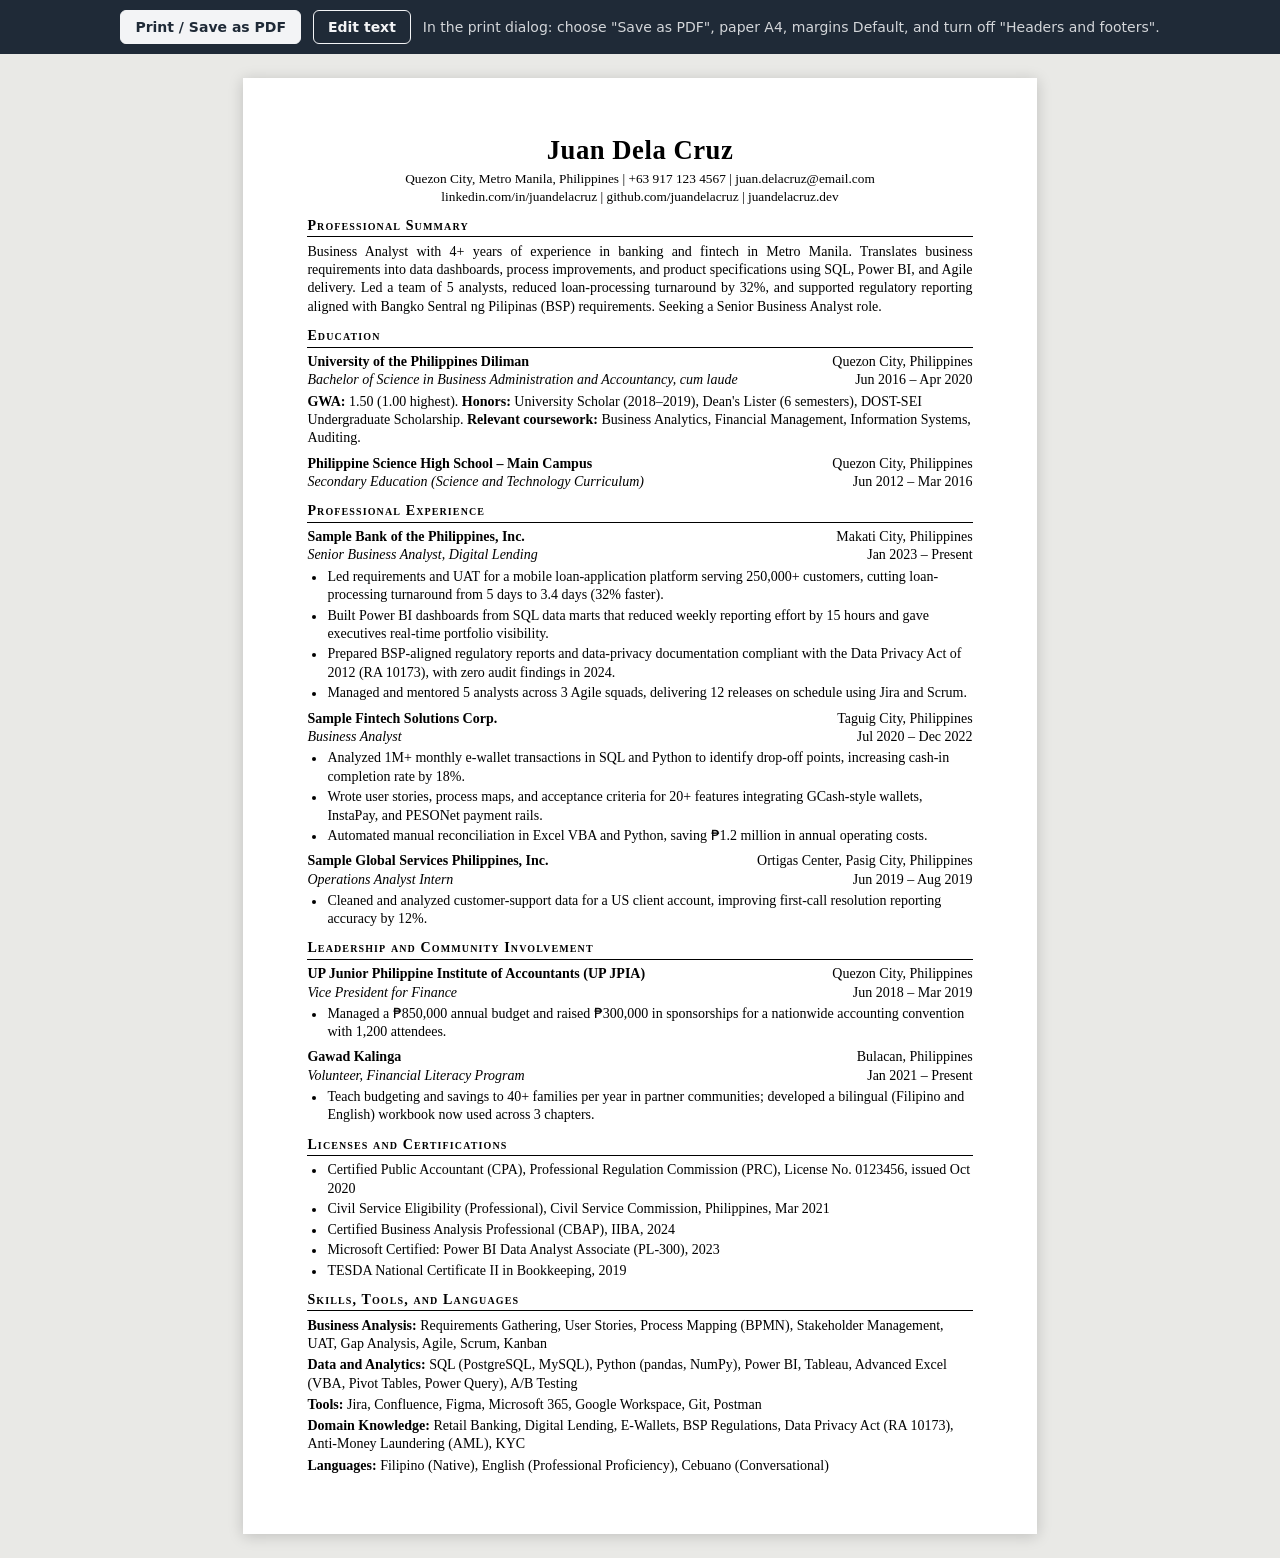
==== index.html @ 68d28e3e "old file is index2, new file index 1" ====
<!DOCTYPE html>
<html lang="en-PH">
<head>
<meta charset="utf-8">
<meta name="viewport" content="width=device-width, initial-scale=1">
<!-- The <title> becomes the default PDF file name. Change it to: Lastname_Firstname_Resume -->
<title>Dela_Cruz_Juan_Resume</title>
<meta name="description" content="Resume of Juan Dela Cruz, Business Analyst, Metro Manila, Philippines">

<style>
  /* =========================================================
     HARVARD-STYLE RESUME  |  single column, ATS / AI friendly
     - Paper size: A4. For US Letter / PH "short bond" (8.5 x 11 in),
       change the @page size below to: size: letter;
     ========================================================= */

  :root {
    --ink: #000000;
    --muted: #333333;
    --rule: #000000;
    --paper: #ffffff;
    --desk: #e9e9e6;
    --font: "Times New Roman", Times, "Liberation Serif", Georgia, serif;
  }

  * { box-sizing: border-box; }

  html { background: var(--desk); }

  body {
    margin: 0;
    font-family: var(--font);
    color: var(--ink);
    font-size: 10.5pt;
    line-height: 1.32;
    -webkit-font-smoothing: antialiased;
  }

  /* ---------- Screen-only toolbar ---------- */
  .toolbar {
    position: sticky;
    top: 0;
    z-index: 10;
    display: flex;
    flex-wrap: wrap;
    align-items: center;
    justify-content: center;
    gap: 12px;
    padding: 10px 16px;
    background: #1f2a37;
    color: #f3f4f6;
    font: 14px/1.3 system-ui, -apple-system, "Segoe UI", Roboto, sans-serif;
  }
  .toolbar button {
    font: inherit;
    font-weight: 600;
    padding: 7px 14px;
    border: 1px solid #f3f4f6;
    border-radius: 6px;
    background: #f3f4f6;
    color: #1f2a37;
    cursor: pointer;
  }
  .toolbar button.secondary { background: transparent; color: #f3f4f6; }
  .toolbar button:focus-visible { outline: 3px solid #93c5fd; outline-offset: 2px; }
  .toolbar span { opacity: .85; }

  /* ---------- The page ---------- */
  .sheet {
    width: 210mm;
    min-height: 297mm;
    margin: 24px auto;
    padding: 15mm 17mm;
    background: var(--paper);
    box-shadow: 0 2px 14px rgba(0,0,0,.18);
  }
  .sheet:focus { outline: none; }
  body.editing .sheet { outline: 2px dashed #3b82f6; outline-offset: 4px; }

  /* ---------- Header ---------- */
  header { text-align: center; margin-bottom: 8pt; }
  h1 {
    margin: 0 0 3pt;
    font-size: 20pt;
    font-weight: 700;
    letter-spacing: .02em;
    line-height: 1.15;
  }
  .contact { margin: 0; font-size: 10pt; }
  .contact + .contact { margin-top: 1pt; }
  a { color: inherit; text-decoration: none; }

  /* ---------- Sections ---------- */
  section { margin-top: 8pt; }
  h2 {
    margin: 0 0 4pt;
    padding-bottom: 1pt;
    border-bottom: .75pt solid var(--rule);
    font-size: 10.5pt;
    font-weight: 700;
    font-variant: small-caps;
    letter-spacing: .08em;
    line-height: 1.3;
  }

  .summary { margin: 0; text-align: justify; hyphens: auto; }

  /* Entry = two rows: (organisation, location) and (role, dates) */
  .entry { margin-top: 5pt; break-inside: avoid; page-break-inside: avoid; }
  .entry:first-of-type { margin-top: 0; }
  .row {
    display: flex;
    justify-content: space-between;
    align-items: baseline;
    gap: 12pt;
  }
  .row .right { flex: none; text-align: right; }
  .org { font-weight: 700; }
  .role { font-style: italic; }

  ul { margin: 2pt 0 0; padding-left: 14pt; }
  li { margin: 0 0 1.5pt; padding-left: 1pt; text-align: left; }
  li::marker { font-size: 9pt; }

  .detail { margin: 2pt 0 0; }
  .detail b { font-weight: 700; }

  /* Skills block: label + comma-separated keywords, plain text */
  .skills p { margin: 0 0 2pt; }
  .skills b { font-weight: 700; }

  /* ---------- PRINT / SAVE AS PDF ---------- */
  @page {
    size: A4;            /* change to "letter" for short bond */
    margin: 14mm 16mm;
  }

  @media print {
    html, body { background: #fff !important; }
    .toolbar { display: none !important; }
    .sheet {
      width: auto;
      min-height: 0;
      margin: 0;
      padding: 0;
      box-shadow: none;
      outline: none !important;
    }
    body {
      -webkit-print-color-adjust: exact;
      print-color-adjust: exact;
    }
    h2 { break-after: avoid; page-break-after: avoid; }
    li { break-inside: avoid; page-break-inside: avoid; }
    a { color: #000; }
  }

  /* ---------- Small screens (preview only) ---------- */
  @media screen and (max-width: 820px) {
    .sheet { width: auto; margin: 0; padding: 18px 16px; box-shadow: none; }
    .row { flex-direction: column; gap: 0; }
    .row .right { text-align: left; }
  }
</style>
</head>

<body>

<!-- Screen-only controls. Hidden automatically when printing. -->
<div class="toolbar" role="toolbar" aria-label="Resume tools">
  <button type="button" onclick="window.print()">Print / Save as PDF</button>
  <button type="button" class="secondary" id="editToggle" aria-pressed="false">Edit text</button>
  <span>In the print dialog: choose "Save as PDF", paper A4, margins Default, and turn off "Headers and footers".</span>
</div>

<main class="sheet" id="resume">

  <!-- ============ HEADER ============ -->
  <header>
    <h1>Juan Dela Cruz</h1>
    <p class="contact">Quezon City, Metro Manila, Philippines | +63 917 123 4567 | <a href="mailto:juan.delacruz@email.com">juan.delacruz@email.com</a></p>
    <p class="contact">linkedin.com/in/juandelacruz | github.com/juandelacruz | juandelacruz.dev</p>
  </header>

  <!-- ============ PROFESSIONAL SUMMARY ============ -->
  <section aria-labelledby="h-summary">
    <h2 id="h-summary">Professional Summary</h2>
    <p class="summary">Business Analyst with 4+ years of experience in banking and fintech in Metro Manila. Translates business requirements into data dashboards, process improvements, and product specifications using SQL, Power BI, and Agile delivery. Led a team of 5 analysts, reduced loan-processing turnaround by 32%, and supported regulatory reporting aligned with Bangko Sentral ng Pilipinas (BSP) requirements. Seeking a Senior Business Analyst role.</p>
  </section>

  <!-- ============ EDUCATION ============ -->
  <section aria-labelledby="h-education">
    <h2 id="h-education">Education</h2>

    <div class="entry">
      <div class="row">
        <span class="org">University of the Philippines Diliman</span>
        <span class="right">Quezon City, Philippines</span>
      </div>
      <div class="row">
        <span class="role">Bachelor of Science in Business Administration and Accountancy, cum laude</span>
        <span class="right">Jun 2016 – Apr 2020</span>
      </div>
      <p class="detail"><b>GWA:</b> 1.50 (1.00 highest). <b>Honors:</b> University Scholar (2018–2019), Dean's Lister (6 semesters), DOST-SEI Undergraduate Scholarship. <b>Relevant coursework:</b> Business Analytics, Financial Management, Information Systems, Auditing.</p>
    </div>

    <div class="entry">
      <div class="row">
        <span class="org">Philippine Science High School – Main Campus</span>
        <span class="right">Quezon City, Philippines</span>
      </div>
      <div class="row">
        <span class="role">Secondary Education (Science and Technology Curriculum)</span>
        <span class="right">Jun 2012 – Mar 2016</span>
      </div>
    </div>
  </section>

  <!-- ============ PROFESSIONAL EXPERIENCE ============ -->
  <section aria-labelledby="h-experience">
    <h2 id="h-experience">Professional Experience</h2>

    <div class="entry">
      <div class="row">
        <span class="org">Sample Bank of the Philippines, Inc.</span>
        <span class="right">Makati City, Philippines</span>
      </div>
      <div class="row">
        <span class="role">Senior Business Analyst, Digital Lending</span>
        <span class="right">Jan 2023 – Present</span>
      </div>
      <ul>
        <li>Led requirements and UAT for a mobile loan-application platform serving 250,000+ customers, cutting loan-processing turnaround from 5 days to 3.4 days (32% faster).</li>
        <li>Built Power BI dashboards from SQL data marts that reduced weekly reporting effort by 15 hours and gave executives real-time portfolio visibility.</li>
        <li>Prepared BSP-aligned regulatory reports and data-privacy documentation compliant with the Data Privacy Act of 2012 (RA 10173), with zero audit findings in 2024.</li>
        <li>Managed and mentored 5 analysts across 3 Agile squads, delivering 12 releases on schedule using Jira and Scrum.</li>
      </ul>
    </div>

    <div class="entry">
      <div class="row">
        <span class="org">Sample Fintech Solutions Corp.</span>
        <span class="right">Taguig City, Philippines</span>
      </div>
      <div class="row">
        <span class="role">Business Analyst</span>
        <span class="right">Jul 2020 – Dec 2022</span>
      </div>
      <ul>
        <li>Analyzed 1M+ monthly e-wallet transactions in SQL and Python to identify drop-off points, increasing cash-in completion rate by 18%.</li>
        <li>Wrote user stories, process maps, and acceptance criteria for 20+ features integrating GCash-style wallets, InstaPay, and PESONet payment rails.</li>
        <li>Automated manual reconciliation in Excel VBA and Python, saving ₱1.2 million in annual operating costs.</li>
      </ul>
    </div>

    <div class="entry">
      <div class="row">
        <span class="org">Sample Global Services Philippines, Inc.</span>
        <span class="right">Ortigas Center, Pasig City, Philippines</span>
      </div>
      <div class="row">
        <span class="role">Operations Analyst Intern</span>
        <span class="right">Jun 2019 – Aug 2019</span>
      </div>
      <ul>
        <li>Cleaned and analyzed customer-support data for a US client account, improving first-call resolution reporting accuracy by 12%.</li>
      </ul>
    </div>
  </section>

  <!-- ============ LEADERSHIP & ACTIVITIES ============ -->
  <section aria-labelledby="h-leadership">
    <h2 id="h-leadership">Leadership and Community Involvement</h2>

    <div class="entry">
      <div class="row">
        <span class="org">UP Junior Philippine Institute of Accountants (UP JPIA)</span>
        <span class="right">Quezon City, Philippines</span>
      </div>
      <div class="row">
        <span class="role">Vice President for Finance</span>
        <span class="right">Jun 2018 – Mar 2019</span>
      </div>
      <ul>
        <li>Managed a ₱850,000 annual budget and raised ₱300,000 in sponsorships for a nationwide accounting convention with 1,200 attendees.</li>
      </ul>
    </div>

    <div class="entry">
      <div class="row">
        <span class="org">Gawad Kalinga</span>
        <span class="right">Bulacan, Philippines</span>
      </div>
      <div class="row">
        <span class="role">Volunteer, Financial Literacy Program</span>
        <span class="right">Jan 2021 – Present</span>
      </div>
      <ul>
        <li>Teach budgeting and savings to 40+ families per year in partner communities; developed a bilingual (Filipino and English) workbook now used across 3 chapters.</li>
      </ul>
    </div>
  </section>

  <!-- ============ LICENSES & CERTIFICATIONS ============ -->
  <section aria-labelledby="h-certs">
    <h2 id="h-certs">Licenses and Certifications</h2>
    <ul>
      <li>Certified Public Accountant (CPA), Professional Regulation Commission (PRC), License No. 0123456, issued Oct 2020</li>
      <li>Civil Service Eligibility (Professional), Civil Service Commission, Philippines, Mar 2021</li>
      <li>Certified Business Analysis Professional (CBAP), IIBA, 2024</li>
      <li>Microsoft Certified: Power BI Data Analyst Associate (PL-300), 2023</li>
      <li>TESDA National Certificate II in Bookkeeping, 2019</li>
    </ul>
  </section>

  <!-- ============ SKILLS ============ -->
  <section class="skills" aria-labelledby="h-skills">
    <h2 id="h-skills">Skills, Tools, and Languages</h2>
    <p><b>Business Analysis:</b> Requirements Gathering, User Stories, Process Mapping (BPMN), Stakeholder Management, UAT, Gap Analysis, Agile, Scrum, Kanban</p>
    <p><b>Data and Analytics:</b> SQL (PostgreSQL, MySQL), Python (pandas, NumPy), Power BI, Tableau, Advanced Excel (VBA, Pivot Tables, Power Query), A/B Testing</p>
    <p><b>Tools:</b> Jira, Confluence, Figma, Microsoft 365, Google Workspace, Git, Postman</p>
    <p><b>Domain Knowledge:</b> Retail Banking, Digital Lending, E-Wallets, BSP Regulations, Data Privacy Act (RA 10173), Anti-Money Laundering (AML), KYC</p>
    <p><b>Languages:</b> Filipino (Native), English (Professional Proficiency), Cebuano (Conversational)</p>
  </section>

  <!-- ============ OPTIONAL SECTIONS (copy a block above and edit) ============
       - Awards: Dean's Lister, Employee of the Quarter, Hackathon placements
       - Projects: name, one-line outcome, tech used, link
       - Publications / Research: thesis title, journal, year
       - Seminars and Trainings: title, organizer, year
       NOTE: Leave out photo, age, birthdate, civil status, religion, and
       government ID numbers. They are not needed and can add bias or risk.
  -->

</main>

<script>
  // Toggle in-browser editing of the resume text (screen only).
  (function () {
    var btn = document.getElementById('editToggle');
    var sheet = document.getElementById('resume');
    btn.addEventListener('click', function () {
      var on = sheet.getAttribute('contenteditable') !== 'true';
      sheet.setAttribute('contenteditable', on ? 'true' : 'false');
      sheet.setAttribute('spellcheck', on ? 'true' : 'false');
      document.body.classList.toggle('editing', on);
      btn.setAttribute('aria-pressed', on ? 'true' : 'false');
      btn.textContent = on ? 'Done editing' : 'Edit text';
      if (on) sheet.focus();
    });
  })();
</script>

</body>
</html>
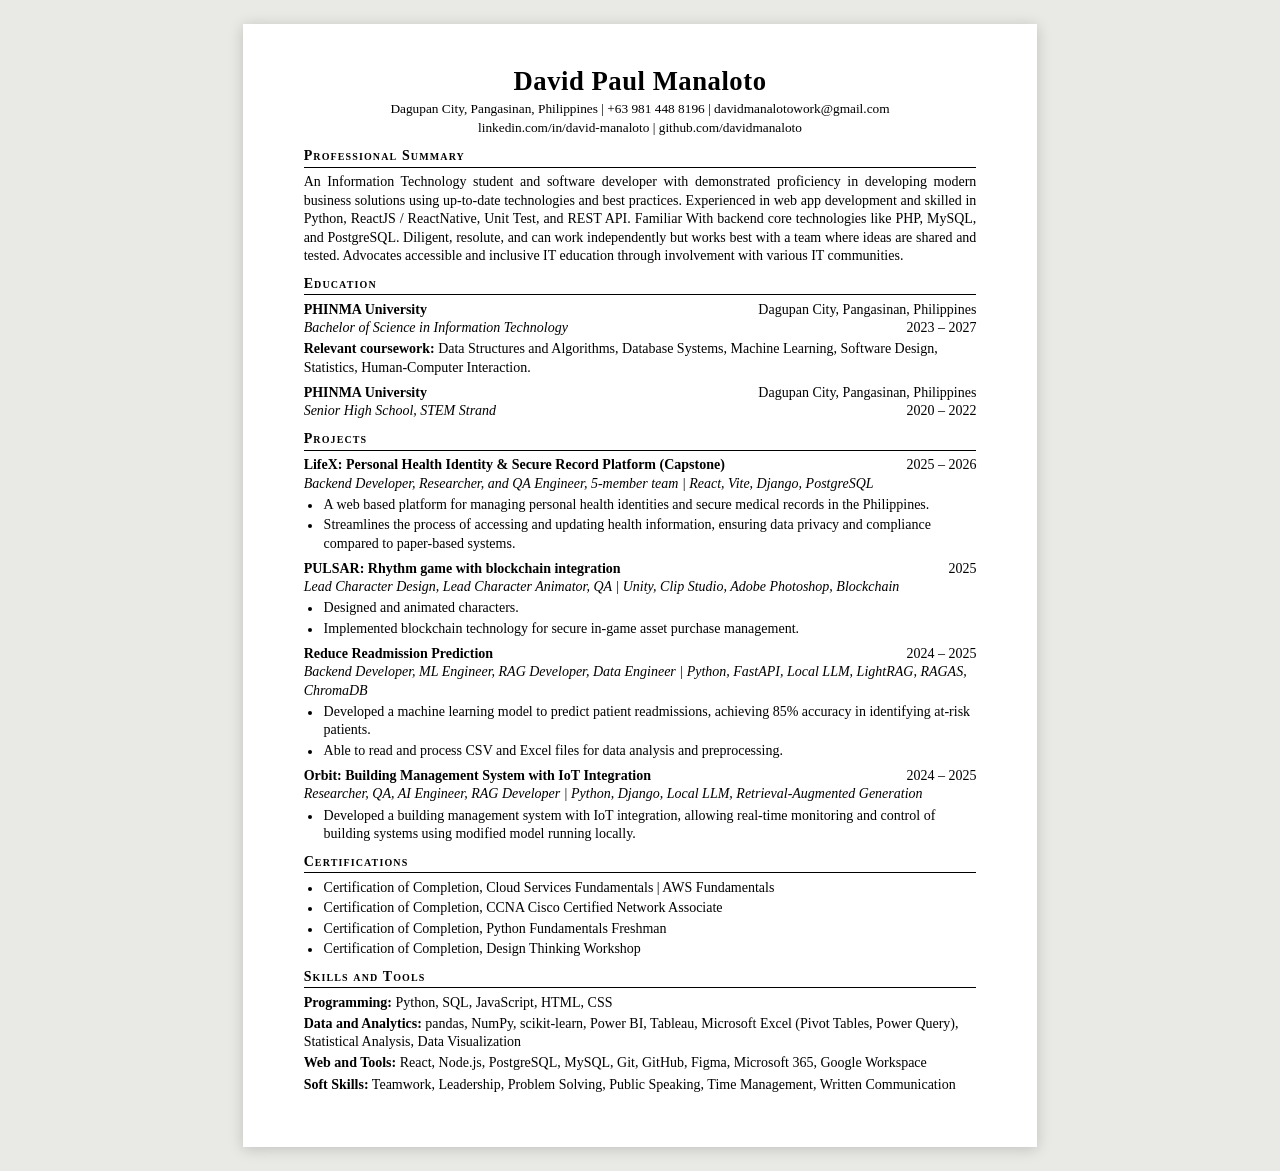
==== commit b693acbd: "updated resume for ojt application" ====
--- a/index.html
+++ b/index.html
@@ -4,23 +4,30 @@
 <meta charset="utf-8">
 <meta name="viewport" content="width=device-width, initial-scale=1">
 <!-- The <title> becomes the default PDF file name. Change it to: Lastname_Firstname_Resume -->
-<title>Dela_Cruz_Juan_Resume</title>
-<meta name="description" content="Resume of Juan Dela Cruz, Business Analyst, Metro Manila, Philippines">
+<title>David Manaloto - Resume</title>
+<meta name="description" content="Resume of David Manaloto, fresh graduate, BS Information Technology, Dagupan City, Philippines">
 
 <style>
   /* =========================================================
      HARVARD-STYLE RESUME  |  single column, ATS / AI friendly
-     - Paper size: A4. For US Letter / PH "short bond" (8.5 x 11 in),
-       change the @page size below to: size: letter;
+     FIXED A4 PAGE (210 x 297 mm), same on screen and in print.
+     Print from the browser: Ctrl/Cmd + P, Destination "Save as PDF",
+     Paper size A4, Margins "None" (or Default), Scale 100%,
+     turn OFF "Headers and footers", turn ON "Background graphics".
      ========================================================= */
 
   :root {
     --ink: #000000;
-    --muted: #333333;
     --rule: #000000;
     --paper: #ffffff;
     --desk: #e9e9e6;
     --font: "Times New Roman", Times, "Liberation Serif", Georgia, serif;
+
+    /* Page geometry: the inner padding acts as the page margin */
+    --page-w: 210mm;
+    --page-h: 297mm;
+    --pad-y: 11mm;
+    --pad-x: 16mm;
   }
 
   * { box-sizing: border-box; }
@@ -29,6 +36,7 @@
 
   body {
     margin: 0;
+    padding: 24px 0;
     font-family: var(--font);
     color: var(--ink);
     font-size: 10.5pt;
@@ -36,46 +44,16 @@
     -webkit-font-smoothing: antialiased;
   }
 
-  /* ---------- Screen-only toolbar ---------- */
-  .toolbar {
-    position: sticky;
-    top: 0;
-    z-index: 10;
-    display: flex;
-    flex-wrap: wrap;
-    align-items: center;
-    justify-content: center;
-    gap: 12px;
-    padding: 10px 16px;
-    background: #1f2a37;
-    color: #f3f4f6;
-    font: 14px/1.3 system-ui, -apple-system, "Segoe UI", Roboto, sans-serif;
-  }
-  .toolbar button {
-    font: inherit;
-    font-weight: 600;
-    padding: 7px 14px;
-    border: 1px solid #f3f4f6;
-    border-radius: 6px;
-    background: #f3f4f6;
-    color: #1f2a37;
-    cursor: pointer;
-  }
-  .toolbar button.secondary { background: transparent; color: #f3f4f6; }
-  .toolbar button:focus-visible { outline: 3px solid #93c5fd; outline-offset: 2px; }
-  .toolbar span { opacity: .85; }
-
-  /* ---------- The page ---------- */
+  /* ---------- The page: always exactly A4 ---------- */
   .sheet {
-    width: 210mm;
-    min-height: 297mm;
-    margin: 24px auto;
-    padding: 15mm 17mm;
+    width: var(--page-w);
+    height: var(--page-h);
+    margin: 0 auto;
+    padding: var(--pad-y) var(--pad-x);
     background: var(--paper);
     box-shadow: 0 2px 14px rgba(0,0,0,.18);
-  }
-  .sheet:focus { outline: none; }
-  body.editing .sheet { outline: 2px dashed #3b82f6; outline-offset: 4px; }
+    overflow: hidden;           /* keeps the sheet a true single A4 page */
+  }
 
   /* ---------- Header ---------- */
   header { text-align: center; margin-bottom: 8pt; }
@@ -91,7 +69,7 @@
   a { color: inherit; text-decoration: none; }
 
   /* ---------- Sections ---------- */
-  section { margin-top: 8pt; }
+  section { margin-top: 7pt; }
   h2 {
     margin: 0 0 4pt;
     padding-bottom: 1pt;
@@ -106,7 +84,7 @@
   .summary { margin: 0; text-align: justify; hyphens: auto; }
 
   /* Entry = two rows: (organisation, location) and (role, dates) */
-  .entry { margin-top: 5pt; break-inside: avoid; page-break-inside: avoid; }
+  .entry { margin-top: 5pt; }
   .entry:first-of-type { margin-top: 0; }
   .row {
     display: flex;
@@ -131,61 +109,51 @@
 
   /* ---------- PRINT / SAVE AS PDF ---------- */
   @page {
-    size: A4;            /* change to "letter" for short bond */
-    margin: 14mm 16mm;
+    size: A4;
+    margin: 0;                  /* margins come from .sheet padding instead */
   }
 
   @media print {
-    html, body { background: #fff !important; }
-    .toolbar { display: none !important; }
-    .sheet {
-      width: auto;
-      min-height: 0;
+    html, body {
+      width: var(--page-w);
+      height: var(--page-h);
       margin: 0;
       padding: 0;
-      box-shadow: none;
-      outline: none !important;
+      background: #fff;
     }
     body {
       -webkit-print-color-adjust: exact;
       print-color-adjust: exact;
     }
+    .sheet {
+      margin: 0;
+      height: 296.5mm;          /* a hair under 297mm avoids a blank 2nd page */
+      box-shadow: none;
+      break-after: avoid;
+      page-break-after: avoid;
+    }
     h2 { break-after: avoid; page-break-after: avoid; }
     li { break-inside: avoid; page-break-inside: avoid; }
     a { color: #000; }
   }
-
-  /* ---------- Small screens (preview only) ---------- */
-  @media screen and (max-width: 820px) {
-    .sheet { width: auto; margin: 0; padding: 18px 16px; box-shadow: none; }
-    .row { flex-direction: column; gap: 0; }
-    .row .right { text-align: left; }
-  }
 </style>
 </head>
 
 <body>
 
-<!-- Screen-only controls. Hidden automatically when printing. -->
-<div class="toolbar" role="toolbar" aria-label="Resume tools">
-  <button type="button" onclick="window.print()">Print / Save as PDF</button>
-  <button type="button" class="secondary" id="editToggle" aria-pressed="false">Edit text</button>
-  <span>In the print dialog: choose "Save as PDF", paper A4, margins Default, and turn off "Headers and footers".</span>
-</div>
-
 <main class="sheet" id="resume">
 
   <!-- ============ HEADER ============ -->
   <header>
-    <h1>Juan Dela Cruz</h1>
-    <p class="contact">Quezon City, Metro Manila, Philippines | +63 917 123 4567 | <a href="mailto:juan.delacruz@email.com">juan.delacruz@email.com</a></p>
-    <p class="contact">linkedin.com/in/juandelacruz | github.com/juandelacruz | juandelacruz.dev</p>
+    <h1>David Paul Manaloto</h1>
+    <p class="contact">Dagupan City, Pangasinan, Philippines | +63 981 448 8196 | <a href="mailto:davidmanalotowork@gmail.com">davidmanalotowork@gmail.com</a></p>
+    <p class="contact">linkedin.com/in/david-manaloto | github.com/davidmanaloto</p>
   </header>
 
   <!-- ============ PROFESSIONAL SUMMARY ============ -->
   <section aria-labelledby="h-summary">
     <h2 id="h-summary">Professional Summary</h2>
-    <p class="summary">Business Analyst with 4+ years of experience in banking and fintech in Metro Manila. Translates business requirements into data dashboards, process improvements, and product specifications using SQL, Power BI, and Agile delivery. Led a team of 5 analysts, reduced loan-processing turnaround by 32%, and supported regulatory reporting aligned with Bangko Sentral ng Pilipinas (BSP) requirements. Seeking a Senior Business Analyst role.</p>
+    <p class="summary">An Information Technology student and software developer with demonstrated proficiency in developing modern business solutions using up-to-date technologies and best practices. Experienced in web app development and skilled in Python, ReactJS / ReactNative, Unit Test, and REST API. Familiar With backend core technologies like PHP, MySQL, and PostgreSQL. Diligent, resolute, and can work independently but works best with a team where ideas are shared and tested. Advocates accessible and inclusive IT education through involvement with various IT communities.</p>
   </section>
 
   <!-- ============ EDUCATION ============ -->
@@ -194,162 +162,109 @@
 
     <div class="entry">
       <div class="row">
-        <span class="org">University of the Philippines Diliman</span>
-        <span class="right">Quezon City, Philippines</span>
-      </div>
-      <div class="row">
-        <span class="role">Bachelor of Science in Business Administration and Accountancy, cum laude</span>
-        <span class="right">Jun 2016 – Apr 2020</span>
-      </div>
-      <p class="detail"><b>GWA:</b> 1.50 (1.00 highest). <b>Honors:</b> University Scholar (2018–2019), Dean's Lister (6 semesters), DOST-SEI Undergraduate Scholarship. <b>Relevant coursework:</b> Business Analytics, Financial Management, Information Systems, Auditing.</p>
-    </div>
-
-    <div class="entry">
-      <div class="row">
-        <span class="org">Philippine Science High School – Main Campus</span>
-        <span class="right">Quezon City, Philippines</span>
-      </div>
-      <div class="row">
-        <span class="role">Secondary Education (Science and Technology Curriculum)</span>
-        <span class="right">Jun 2012 – Mar 2016</span>
-      </div>
-    </div>
-  </section>
-
-  <!-- ============ PROFESSIONAL EXPERIENCE ============ -->
-  <section aria-labelledby="h-experience">
-    <h2 id="h-experience">Professional Experience</h2>
-
-    <div class="entry">
-      <div class="row">
-        <span class="org">Sample Bank of the Philippines, Inc.</span>
-        <span class="right">Makati City, Philippines</span>
-      </div>
-      <div class="row">
-        <span class="role">Senior Business Analyst, Digital Lending</span>
-        <span class="right">Jan 2023 – Present</span>
-      </div>
-      <ul>
-        <li>Led requirements and UAT for a mobile loan-application platform serving 250,000+ customers, cutting loan-processing turnaround from 5 days to 3.4 days (32% faster).</li>
-        <li>Built Power BI dashboards from SQL data marts that reduced weekly reporting effort by 15 hours and gave executives real-time portfolio visibility.</li>
-        <li>Prepared BSP-aligned regulatory reports and data-privacy documentation compliant with the Data Privacy Act of 2012 (RA 10173), with zero audit findings in 2024.</li>
-        <li>Managed and mentored 5 analysts across 3 Agile squads, delivering 12 releases on schedule using Jira and Scrum.</li>
-      </ul>
-    </div>
-
-    <div class="entry">
-      <div class="row">
-        <span class="org">Sample Fintech Solutions Corp.</span>
-        <span class="right">Taguig City, Philippines</span>
-      </div>
-      <div class="row">
-        <span class="role">Business Analyst</span>
-        <span class="right">Jul 2020 – Dec 2022</span>
-      </div>
-      <ul>
-        <li>Analyzed 1M+ monthly e-wallet transactions in SQL and Python to identify drop-off points, increasing cash-in completion rate by 18%.</li>
-        <li>Wrote user stories, process maps, and acceptance criteria for 20+ features integrating GCash-style wallets, InstaPay, and PESONet payment rails.</li>
-        <li>Automated manual reconciliation in Excel VBA and Python, saving ₱1.2 million in annual operating costs.</li>
-      </ul>
-    </div>
-
-    <div class="entry">
-      <div class="row">
-        <span class="org">Sample Global Services Philippines, Inc.</span>
-        <span class="right">Ortigas Center, Pasig City, Philippines</span>
-      </div>
-      <div class="row">
-        <span class="role">Operations Analyst Intern</span>
-        <span class="right">Jun 2019 – Aug 2019</span>
-      </div>
-      <ul>
-        <li>Cleaned and analyzed customer-support data for a US client account, improving first-call resolution reporting accuracy by 12%.</li>
-      </ul>
-    </div>
-  </section>
-
-  <!-- ============ LEADERSHIP & ACTIVITIES ============ -->
-  <section aria-labelledby="h-leadership">
-    <h2 id="h-leadership">Leadership and Community Involvement</h2>
-
-    <div class="entry">
-      <div class="row">
-        <span class="org">UP Junior Philippine Institute of Accountants (UP JPIA)</span>
-        <span class="right">Quezon City, Philippines</span>
-      </div>
-      <div class="row">
-        <span class="role">Vice President for Finance</span>
-        <span class="right">Jun 2018 – Mar 2019</span>
-      </div>
-      <ul>
-        <li>Managed a ₱850,000 annual budget and raised ₱300,000 in sponsorships for a nationwide accounting convention with 1,200 attendees.</li>
-      </ul>
-    </div>
-
-    <div class="entry">
-      <div class="row">
-        <span class="org">Gawad Kalinga</span>
-        <span class="right">Bulacan, Philippines</span>
-      </div>
-      <div class="row">
-        <span class="role">Volunteer, Financial Literacy Program</span>
-        <span class="right">Jan 2021 – Present</span>
-      </div>
-      <ul>
-        <li>Teach budgeting and savings to 40+ families per year in partner communities; developed a bilingual (Filipino and English) workbook now used across 3 chapters.</li>
-      </ul>
-    </div>
-  </section>
-
-  <!-- ============ LICENSES & CERTIFICATIONS ============ -->
+        <span class="org">PHINMA University</span>
+        <span class="right">Dagupan City, Pangasinan, Philippines</span>
+      </div>
+      <div class="row">
+        <span class="role">Bachelor of Science in Information Technology</span>
+        <span class="right">2023 – 2027</span>
+      </div>
+      <p class="detail"><b>Relevant coursework:</b> Data Structures and Algorithms, Database Systems, Machine Learning, Software Design, Statistics, Human-Computer Interaction.</p>
+    </div>
+
+    <div class="entry">
+      <div class="row">
+        <span class="org">PHINMA University</span>
+        <span class="right">Dagupan City, Pangasinan, Philippines</span>
+      </div>
+      <div class="row">
+        <span class="role">Senior High School, STEM Strand</span>
+        <span class="right">2020 – 2022</span>
+      </div>
+    </div>
+  </section>
+
+  <!-- ============ PROJECTS ============ -->
+  <section aria-labelledby="h-projects">
+    <h2 id="h-projects">Projects</h2>
+
+    <div class="entry">
+      <div class="row">
+        <span class="org">LifeX: Personal Health Identity &amp; Secure Record Platform (Capstone)</span>
+        <span class="right">2025 – 2026</span>
+      </div>
+      <div class="row">
+        <span class="role">Backend Developer, Researcher, and QA Engineer, 5-member team | React, Vite, Django, PostgreSQL</span>
+      </div>
+      <ul>
+        <li>A web based platform for managing personal health identities and secure medical records in the Philippines.</li>
+        <li>Streamlines the process of accessing and updating health information, ensuring data privacy and compliance compared to paper-based systems.</li>
+      </ul>
+    </div>
+
+    <div class="entry">
+      <div class="row">
+        <span class="org">PULSAR: Rhythm game with blockchain integration</span>
+        <span class="right">2025</span>
+      </div>
+      <div class="row">
+        <span class="role">Lead Character Design, Lead Character Animator, QA | Unity, Clip Studio, Adobe Photoshop, Blockchain</span>
+      </div>
+      <ul>
+        <li>Designed and animated characters.</li>
+        <li>Implemented blockchain technology for secure in-game asset purchase management.</li>
+      </ul>
+    </div>
+
+    <div class="entry">
+      <div class="row">
+        <span class="org">Reduce Readmission Prediction</span>
+        <span class="right">2024 – 2025</span>
+      </div>
+      <div class="row">
+        <span class="role">Backend Developer, ML Engineer, RAG Developer, Data Engineer | Python, FastAPI, Local LLM, LightRAG, RAGAS, ChromaDB</span>
+      </div>
+      <ul>
+        <li>Developed a machine learning model to predict patient readmissions, achieving 85% accuracy in identifying at-risk patients.</li>
+        <li>Able to read and process CSV and Excel files for data analysis and preprocessing.</li>
+      </ul>
+    </div>
+
+    <div class="entry">
+      <div class="row">
+        <span class="org">Orbit: Building Management System with IoT Integration</span>
+        <span class="right">2024 – 2025</span>
+      </div>
+      <div class="row">
+        <span class="role">Researcher, QA, AI Engineer, RAG Developer | Python, Django, Local LLM, Retrieval-Augmented Generation</span>
+      </div>
+      <ul>
+        <li>Developed a building management system with IoT integration, allowing real-time monitoring and control of building systems using modified model running locally.</li>
+      </ul>
+    </div>
+  </section>
+
+  <!-- ============ CERTIFICATIONS ============ -->
   <section aria-labelledby="h-certs">
-    <h2 id="h-certs">Licenses and Certifications</h2>
+    <h2 id="h-certs">Certifications</h2>
     <ul>
-      <li>Certified Public Accountant (CPA), Professional Regulation Commission (PRC), License No. 0123456, issued Oct 2020</li>
-      <li>Civil Service Eligibility (Professional), Civil Service Commission, Philippines, Mar 2021</li>
-      <li>Certified Business Analysis Professional (CBAP), IIBA, 2024</li>
-      <li>Microsoft Certified: Power BI Data Analyst Associate (PL-300), 2023</li>
-      <li>TESDA National Certificate II in Bookkeeping, 2019</li>
+      <li>Certification of Completion, Cloud Services Fundamentals | AWS Fundamentals</li>
+      <li>Certification of Completion, CCNA Cisco Certified Network Associate</li>
+      <li>Certification of Completion, Python Fundamentals Freshman</li>
+      <li>Certification of Completion, Design Thinking Workshop</li>
     </ul>
   </section>
 
   <!-- ============ SKILLS ============ -->
   <section class="skills" aria-labelledby="h-skills">
-    <h2 id="h-skills">Skills, Tools, and Languages</h2>
-    <p><b>Business Analysis:</b> Requirements Gathering, User Stories, Process Mapping (BPMN), Stakeholder Management, UAT, Gap Analysis, Agile, Scrum, Kanban</p>
-    <p><b>Data and Analytics:</b> SQL (PostgreSQL, MySQL), Python (pandas, NumPy), Power BI, Tableau, Advanced Excel (VBA, Pivot Tables, Power Query), A/B Testing</p>
-    <p><b>Tools:</b> Jira, Confluence, Figma, Microsoft 365, Google Workspace, Git, Postman</p>
-    <p><b>Domain Knowledge:</b> Retail Banking, Digital Lending, E-Wallets, BSP Regulations, Data Privacy Act (RA 10173), Anti-Money Laundering (AML), KYC</p>
-    <p><b>Languages:</b> Filipino (Native), English (Professional Proficiency), Cebuano (Conversational)</p>
-  </section>
-
-  <!-- ============ OPTIONAL SECTIONS (copy a block above and edit) ============
-       - Awards: Dean's Lister, Employee of the Quarter, Hackathon placements
-       - Projects: name, one-line outcome, tech used, link
-       - Publications / Research: thesis title, journal, year
-       - Seminars and Trainings: title, organizer, year
-       NOTE: Leave out photo, age, birthdate, civil status, religion, and
-       government ID numbers. They are not needed and can add bias or risk.
-  -->
+    <h2 id="h-skills">Skills and Tools</h2>
+    <p><b>Programming:</b> Python, SQL, JavaScript, HTML, CSS</p>
+    <p><b>Data and Analytics:</b> pandas, NumPy, scikit-learn, Power BI, Tableau, Microsoft Excel (Pivot Tables, Power Query), Statistical Analysis, Data Visualization</p>
+    <p><b>Web and Tools:</b> React, Node.js, PostgreSQL, MySQL, Git, GitHub, Figma, Microsoft 365, Google Workspace</p>
+    <p><b>Soft Skills:</b> Teamwork, Leadership, Problem Solving, Public Speaking, Time Management, Written Communication</p>
+  </section>
 
 </main>
-
-<script>
-  // Toggle in-browser editing of the resume text (screen only).
-  (function () {
-    var btn = document.getElementById('editToggle');
-    var sheet = document.getElementById('resume');
-    btn.addEventListener('click', function () {
-      var on = sheet.getAttribute('contenteditable') !== 'true';
-      sheet.setAttribute('contenteditable', on ? 'true' : 'false');
-      sheet.setAttribute('spellcheck', on ? 'true' : 'false');
-      document.body.classList.toggle('editing', on);
-      btn.setAttribute('aria-pressed', on ? 'true' : 'false');
-      btn.textContent = on ? 'Done editing' : 'Edit text';
-      if (on) sheet.focus();
-    });
-  })();
-</script>
 
 </body>
 </html>
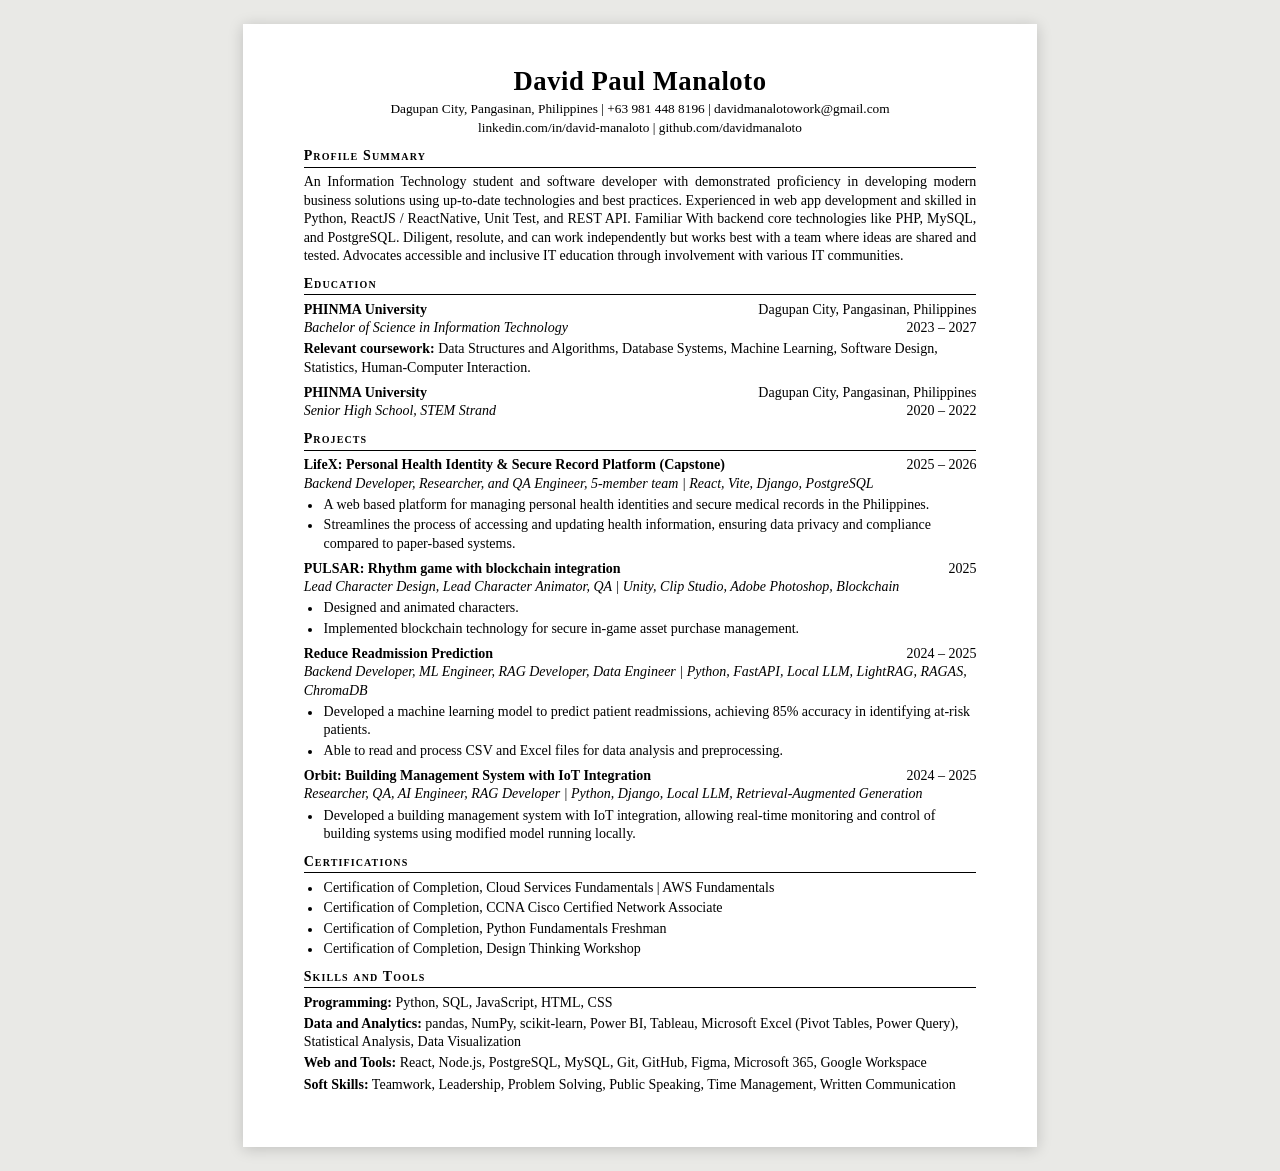
==== commit 961e09d4: "minor changes, updated resume for ojt application" ====
--- a/index.html
+++ b/index.html
@@ -150,9 +150,9 @@
     <p class="contact">linkedin.com/in/david-manaloto | github.com/davidmanaloto</p>
   </header>
 
-  <!-- ============ PROFESSIONAL SUMMARY ============ -->
+  <!-- ============ PERSONAL SUMMARY ============ -->
   <section aria-labelledby="h-summary">
-    <h2 id="h-summary">Professional Summary</h2>
+    <h2 id="h-summary">Profile Summary</h2>
     <p class="summary">An Information Technology student and software developer with demonstrated proficiency in developing modern business solutions using up-to-date technologies and best practices. Experienced in web app development and skilled in Python, ReactJS / ReactNative, Unit Test, and REST API. Familiar With backend core technologies like PHP, MySQL, and PostgreSQL. Diligent, resolute, and can work independently but works best with a team where ideas are shared and tested. Advocates accessible and inclusive IT education through involvement with various IT communities.</p>
   </section>
 
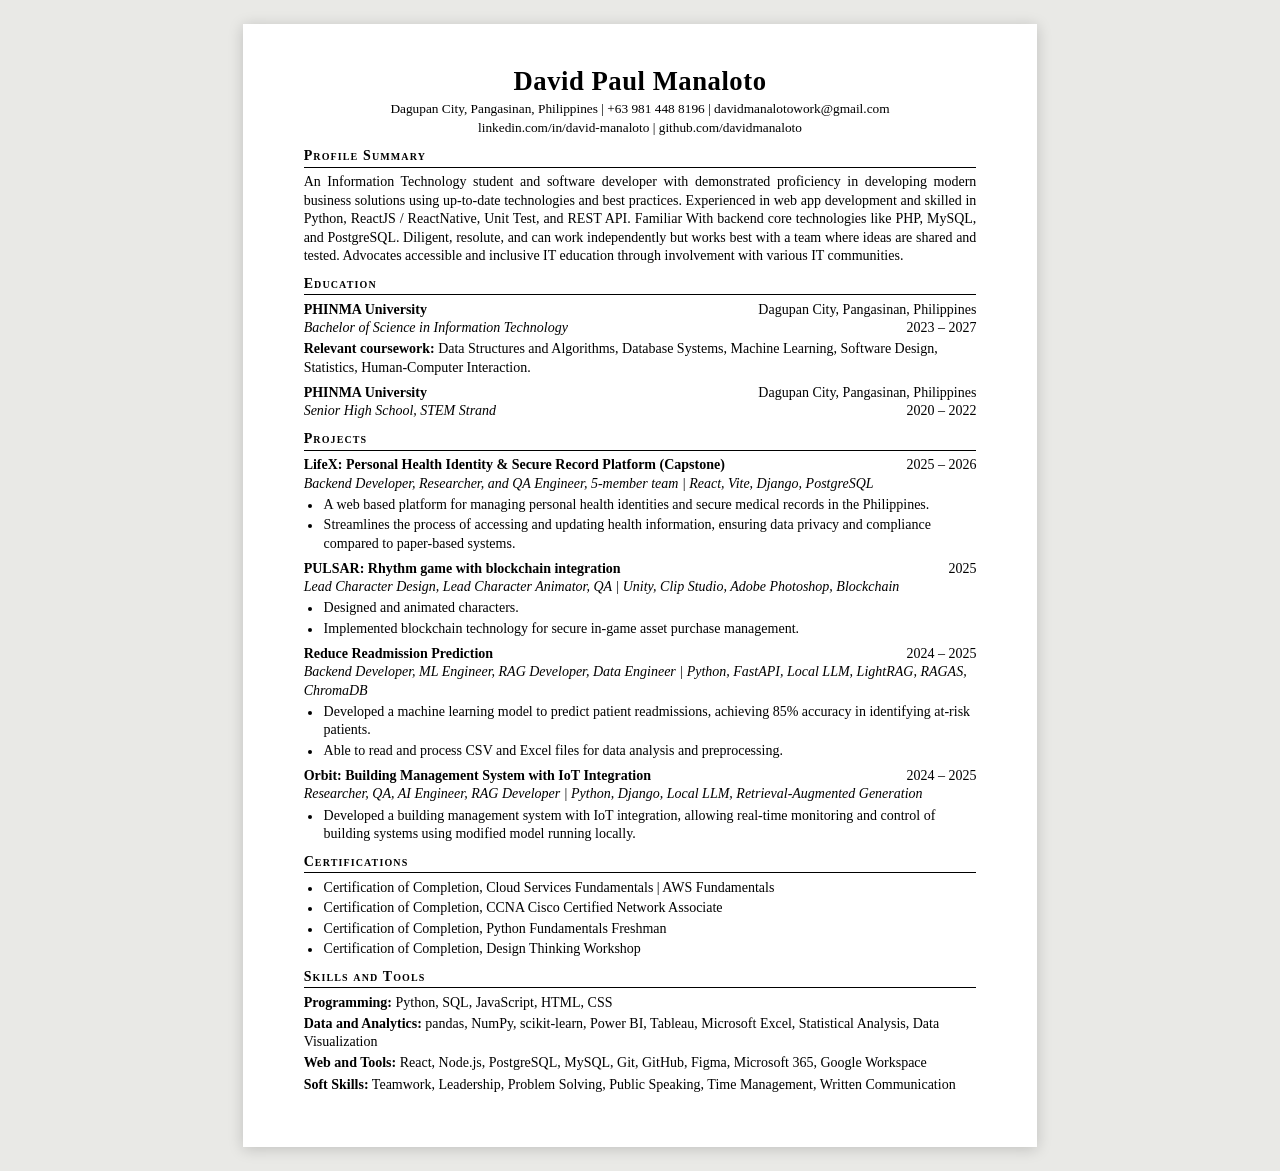
==== commit 95424f6f: "minor change, updated resume for ojt application" ====
--- a/index.html
+++ b/index.html
@@ -259,7 +259,7 @@
   <section class="skills" aria-labelledby="h-skills">
     <h2 id="h-skills">Skills and Tools</h2>
     <p><b>Programming:</b> Python, SQL, JavaScript, HTML, CSS</p>
-    <p><b>Data and Analytics:</b> pandas, NumPy, scikit-learn, Power BI, Tableau, Microsoft Excel (Pivot Tables, Power Query), Statistical Analysis, Data Visualization</p>
+    <p><b>Data and Analytics:</b> pandas, NumPy, scikit-learn, Power BI, Tableau, Microsoft Excel, Statistical Analysis, Data Visualization</p>
     <p><b>Web and Tools:</b> React, Node.js, PostgreSQL, MySQL, Git, GitHub, Figma, Microsoft 365, Google Workspace</p>
     <p><b>Soft Skills:</b> Teamwork, Leadership, Problem Solving, Public Speaking, Time Management, Written Communication</p>
   </section>
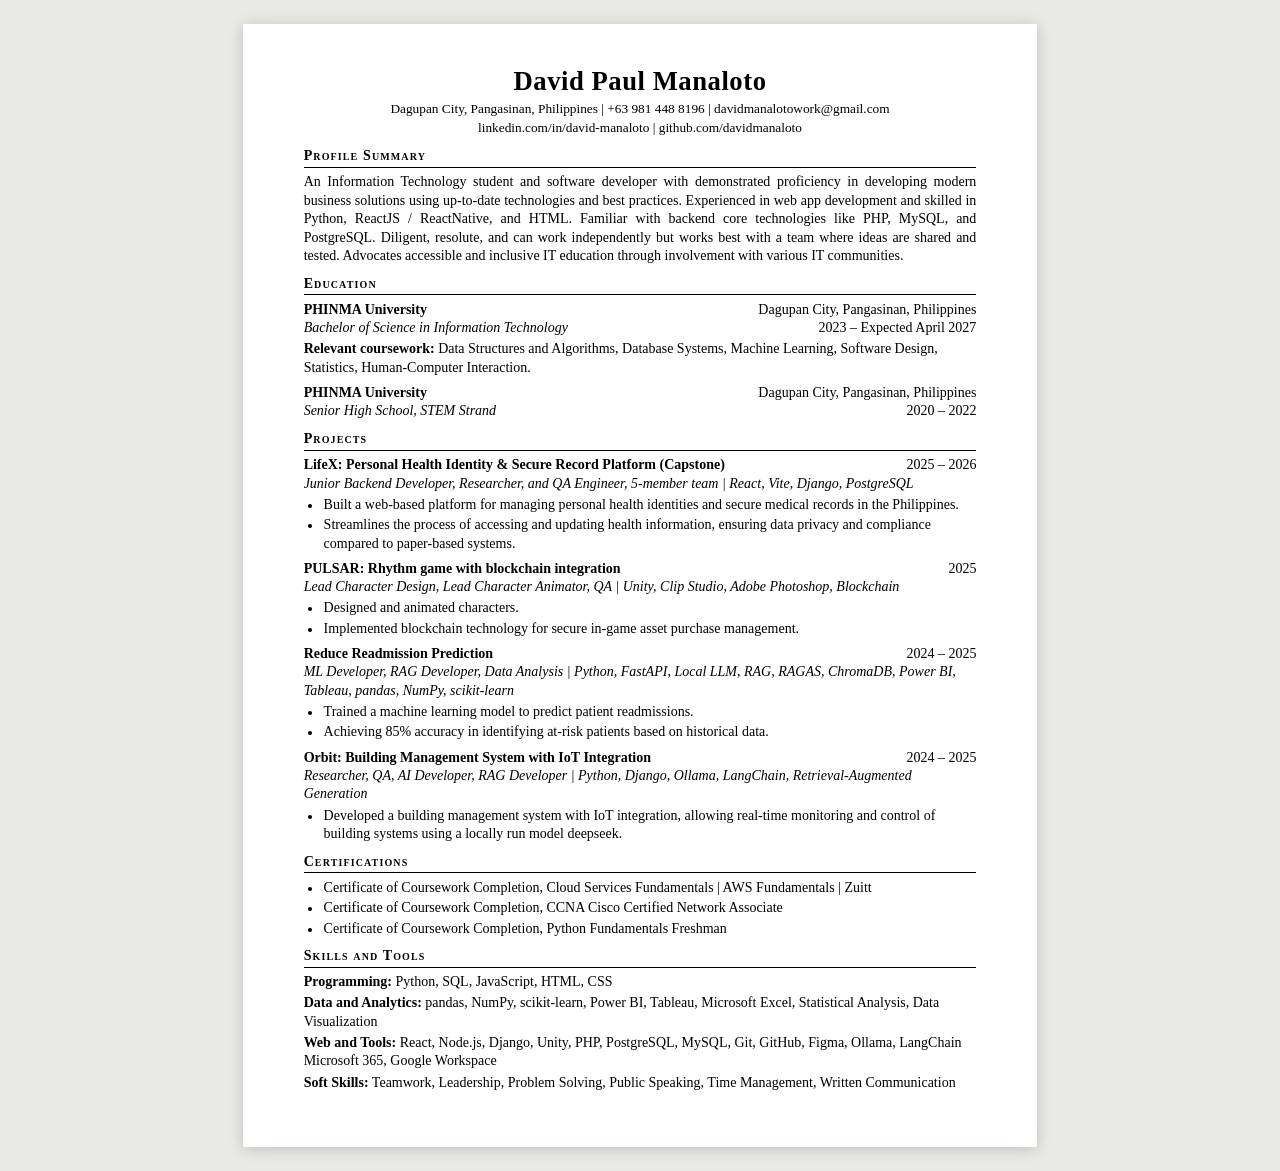
==== commit 71b12db8: "chaged again for ojt" ====
--- a/index.html
+++ b/index.html
@@ -153,7 +153,7 @@
   <!-- ============ PERSONAL SUMMARY ============ -->
   <section aria-labelledby="h-summary">
     <h2 id="h-summary">Profile Summary</h2>
-    <p class="summary">An Information Technology student and software developer with demonstrated proficiency in developing modern business solutions using up-to-date technologies and best practices. Experienced in web app development and skilled in Python, ReactJS / ReactNative, Unit Test, and REST API. Familiar With backend core technologies like PHP, MySQL, and PostgreSQL. Diligent, resolute, and can work independently but works best with a team where ideas are shared and tested. Advocates accessible and inclusive IT education through involvement with various IT communities.</p>
+    <p class="summary">An Information Technology student and software developer with demonstrated proficiency in developing modern business solutions using up-to-date technologies and best practices. Experienced in web app development and skilled in Python, ReactJS / ReactNative, and HTML. Familiar with backend core technologies like PHP, MySQL, and PostgreSQL. Diligent, resolute, and can work independently but works best with a team where ideas are shared and tested. Advocates accessible and inclusive IT education through involvement with various IT communities.</p>
   </section>
 
   <!-- ============ EDUCATION ============ -->
@@ -167,7 +167,7 @@
       </div>
       <div class="row">
         <span class="role">Bachelor of Science in Information Technology</span>
-        <span class="right">2023 – 2027</span>
+        <span class="right">2023 – Expected April 2027</span>
       </div>
       <p class="detail"><b>Relevant coursework:</b> Data Structures and Algorithms, Database Systems, Machine Learning, Software Design, Statistics, Human-Computer Interaction.</p>
     </div>
@@ -194,10 +194,10 @@
         <span class="right">2025 – 2026</span>
       </div>
       <div class="row">
-        <span class="role">Backend Developer, Researcher, and QA Engineer, 5-member team | React, Vite, Django, PostgreSQL</span>
-      </div>
-      <ul>
-        <li>A web based platform for managing personal health identities and secure medical records in the Philippines.</li>
+        <span class="role">Junior Backend Developer, Researcher, and QA Engineer, 5-member team | React, Vite, Django, PostgreSQL</span>
+      </div>
+      <ul>
+        <li>Built a web-based platform for managing personal health identities and secure medical records in the Philippines.</li>
         <li>Streamlines the process of accessing and updating health information, ensuring data privacy and compliance compared to paper-based systems.</li>
       </ul>
     </div>
@@ -222,11 +222,11 @@
         <span class="right">2024 – 2025</span>
       </div>
       <div class="row">
-        <span class="role">Backend Developer, ML Engineer, RAG Developer, Data Engineer | Python, FastAPI, Local LLM, LightRAG, RAGAS, ChromaDB</span>
-      </div>
-      <ul>
-        <li>Developed a machine learning model to predict patient readmissions, achieving 85% accuracy in identifying at-risk patients.</li>
-        <li>Able to read and process CSV and Excel files for data analysis and preprocessing.</li>
+        <span class="role">ML Developer, RAG Developer, Data Analysis | Python, FastAPI, Local LLM, RAG, RAGAS, ChromaDB, Power BI, Tableau, pandas, NumPy, scikit-learn</span>
+      </div>
+      <ul>
+        <li>Trained a machine learning model to predict patient readmissions.</li>
+        <li>Achieving 85% accuracy in identifying at-risk patients based on historical data.</li>
       </ul>
     </div>
 
@@ -236,10 +236,10 @@
         <span class="right">2024 – 2025</span>
       </div>
       <div class="row">
-        <span class="role">Researcher, QA, AI Engineer, RAG Developer | Python, Django, Local LLM, Retrieval-Augmented Generation</span>
-      </div>
-      <ul>
-        <li>Developed a building management system with IoT integration, allowing real-time monitoring and control of building systems using modified model running locally.</li>
+        <span class="role">Researcher, QA, AI Developer, RAG Developer | Python, Django, Ollama, LangChain, Retrieval-Augmented Generation</span>
+      </div>
+      <ul>
+        <li>Developed a building management system with IoT integration, allowing real-time monitoring and control of building systems using a locally run model deepseek.</li>
       </ul>
     </div>
   </section>
@@ -248,10 +248,9 @@
   <section aria-labelledby="h-certs">
     <h2 id="h-certs">Certifications</h2>
     <ul>
-      <li>Certification of Completion, Cloud Services Fundamentals | AWS Fundamentals</li>
-      <li>Certification of Completion, CCNA Cisco Certified Network Associate</li>
-      <li>Certification of Completion, Python Fundamentals Freshman</li>
-      <li>Certification of Completion, Design Thinking Workshop</li>
+      <li>Certificate of Coursework Completion, Cloud Services Fundamentals | AWS Fundamentals | Zuitt</li>
+      <li>Certificate of Coursework Completion, CCNA Cisco Certified Network Associate</li>
+      <li>Certificate of Coursework Completion, Python Fundamentals Freshman</li>
     </ul>
   </section>
 
@@ -260,7 +259,7 @@
     <h2 id="h-skills">Skills and Tools</h2>
     <p><b>Programming:</b> Python, SQL, JavaScript, HTML, CSS</p>
     <p><b>Data and Analytics:</b> pandas, NumPy, scikit-learn, Power BI, Tableau, Microsoft Excel, Statistical Analysis, Data Visualization</p>
-    <p><b>Web and Tools:</b> React, Node.js, PostgreSQL, MySQL, Git, GitHub, Figma, Microsoft 365, Google Workspace</p>
+    <p><b>Web and Tools:</b> React, Node.js, Django, Unity, PHP, PostgreSQL, MySQL, Git, GitHub, Figma, Ollama, LangChain Microsoft 365, Google Workspace</p>
     <p><b>Soft Skills:</b> Teamwork, Leadership, Problem Solving, Public Speaking, Time Management, Written Communication</p>
   </section>
 
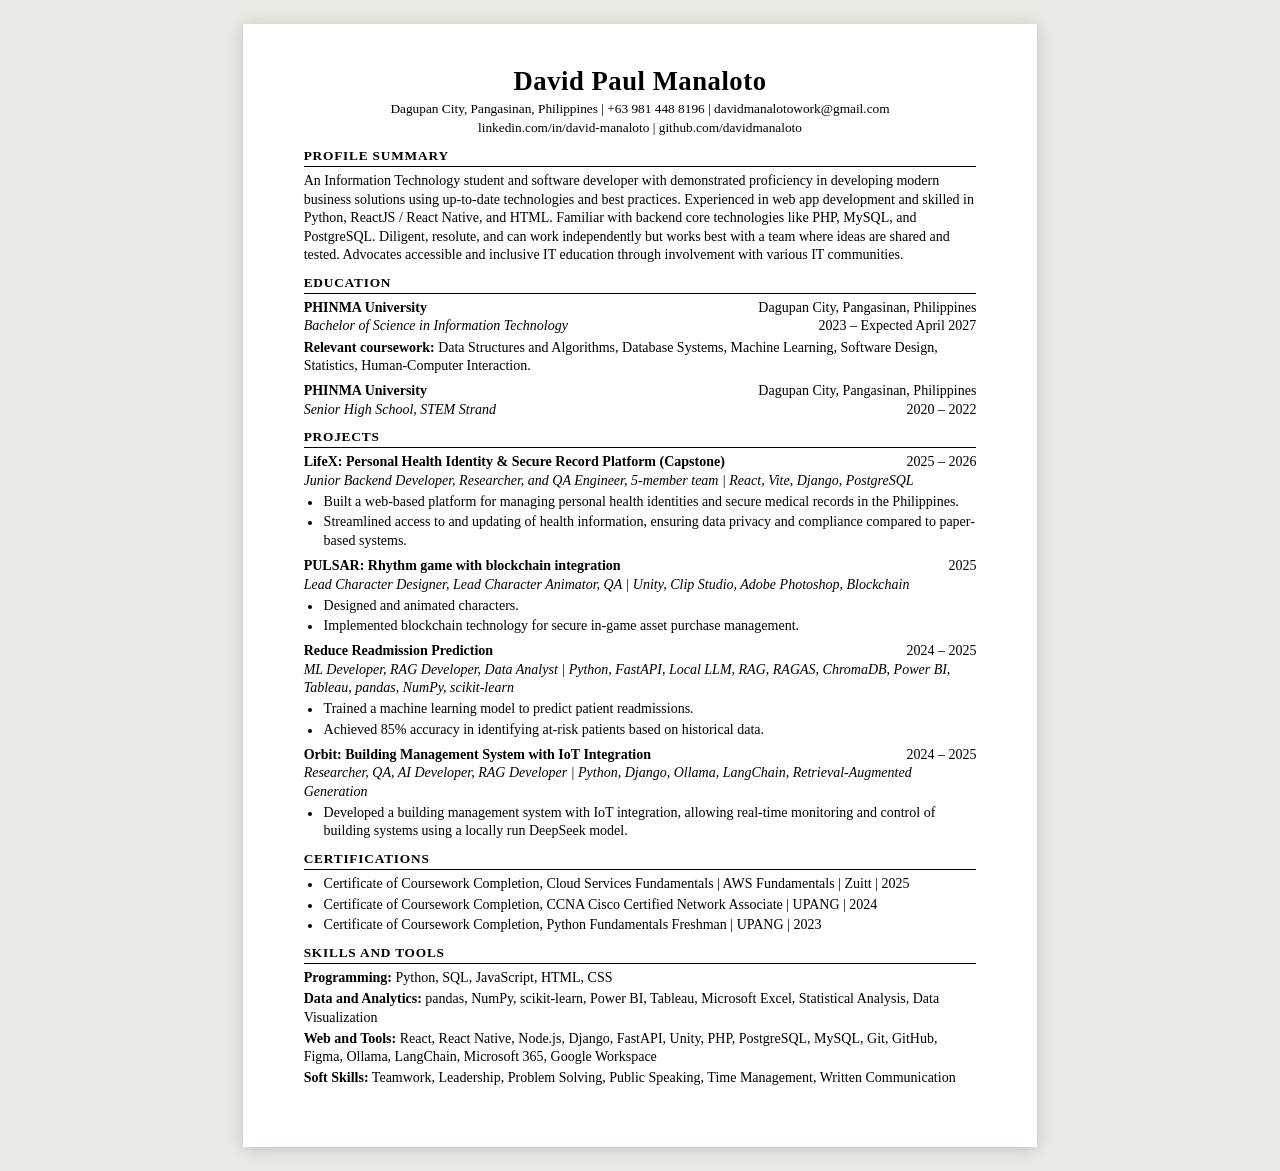
==== commit 8e6109ca: "final changes for ojt resume" ====
--- a/index.html
+++ b/index.html
@@ -3,8 +3,8 @@
 <head>
 <meta charset="utf-8">
 <meta name="viewport" content="width=device-width, initial-scale=1">
-<!-- The <title> becomes the default PDF file name. Change it to: Lastname_Firstname_Resume -->
-<title>David Manaloto - Resume</title>
+<!-- The <title> becomes the default PDF file name: Lastname_Firstname_Resume -->
+<title>Manaloto_David_Resume</title>
 <meta name="description" content="Resume of David Manaloto, fresh graduate, BS Information Technology, Dagupan City, Philippines">
 
 <style>
@@ -74,14 +74,15 @@
     margin: 0 0 4pt;
     padding-bottom: 1pt;
     border-bottom: .75pt solid var(--rule);
-    font-size: 10.5pt;
+    font-size: 10pt;
     font-weight: 700;
-    font-variant: small-caps;
-    letter-spacing: .08em;
+    text-transform: uppercase;  /* real capitals: small-caps garbles ATS text extraction */
+    letter-spacing: .06em;
     line-height: 1.3;
   }
 
-  .summary { margin: 0; text-align: justify; hyphens: auto; }
+  /* left-aligned, no auto-hyphenation: keeps words whole for keyword scanners */
+  .summary { margin: 0; text-align: left; hyphens: none; }
 
   /* Entry = two rows: (organisation, location) and (role, dates) */
   .entry { margin-top: 5pt; }
@@ -150,10 +151,10 @@
     <p class="contact">linkedin.com/in/david-manaloto | github.com/davidmanaloto</p>
   </header>
 
-  <!-- ============ PERSONAL SUMMARY ============ -->
+  <!-- ============ PROFILE SUMMARY ============ -->
   <section aria-labelledby="h-summary">
     <h2 id="h-summary">Profile Summary</h2>
-    <p class="summary">An Information Technology student and software developer with demonstrated proficiency in developing modern business solutions using up-to-date technologies and best practices. Experienced in web app development and skilled in Python, ReactJS / ReactNative, and HTML. Familiar with backend core technologies like PHP, MySQL, and PostgreSQL. Diligent, resolute, and can work independently but works best with a team where ideas are shared and tested. Advocates accessible and inclusive IT education through involvement with various IT communities.</p>
+    <p class="summary">An Information Technology student and software developer with demonstrated proficiency in developing modern business solutions using up-to-date technologies and best practices. Experienced in web app development and skilled in Python, ReactJS / React Native, and HTML. Familiar with backend core technologies like PHP, MySQL, and PostgreSQL. Diligent, resolute, and can work independently but works best with a team where ideas are shared and tested. Advocates accessible and inclusive IT education through involvement with various IT communities.</p>
   </section>
 
   <!-- ============ EDUCATION ============ -->
@@ -198,7 +199,7 @@
       </div>
       <ul>
         <li>Built a web-based platform for managing personal health identities and secure medical records in the Philippines.</li>
-        <li>Streamlines the process of accessing and updating health information, ensuring data privacy and compliance compared to paper-based systems.</li>
+        <li>Streamlined access to and updating of health information, ensuring data privacy and compliance compared to paper-based systems.</li>
       </ul>
     </div>
 
@@ -208,7 +209,7 @@
         <span class="right">2025</span>
       </div>
       <div class="row">
-        <span class="role">Lead Character Design, Lead Character Animator, QA | Unity, Clip Studio, Adobe Photoshop, Blockchain</span>
+        <span class="role">Lead Character Designer, Lead Character Animator, QA | Unity, Clip Studio, Adobe Photoshop, Blockchain</span>
       </div>
       <ul>
         <li>Designed and animated characters.</li>
@@ -222,11 +223,11 @@
         <span class="right">2024 – 2025</span>
       </div>
       <div class="row">
-        <span class="role">ML Developer, RAG Developer, Data Analysis | Python, FastAPI, Local LLM, RAG, RAGAS, ChromaDB, Power BI, Tableau, pandas, NumPy, scikit-learn</span>
+        <span class="role">ML Developer, RAG Developer, Data Analyst | Python, FastAPI, Local LLM, RAG, RAGAS, ChromaDB, Power BI, Tableau, pandas, NumPy, scikit-learn</span>
       </div>
       <ul>
         <li>Trained a machine learning model to predict patient readmissions.</li>
-        <li>Achieving 85% accuracy in identifying at-risk patients based on historical data.</li>
+        <li>Achieved 85% accuracy in identifying at-risk patients based on historical data.</li>
       </ul>
     </div>
 
@@ -239,7 +240,7 @@
         <span class="role">Researcher, QA, AI Developer, RAG Developer | Python, Django, Ollama, LangChain, Retrieval-Augmented Generation</span>
       </div>
       <ul>
-        <li>Developed a building management system with IoT integration, allowing real-time monitoring and control of building systems using a locally run model deepseek.</li>
+        <li>Developed a building management system with IoT integration, allowing real-time monitoring and control of building systems using a locally run DeepSeek model.</li>
       </ul>
     </div>
   </section>
@@ -248,9 +249,9 @@
   <section aria-labelledby="h-certs">
     <h2 id="h-certs">Certifications</h2>
     <ul>
-      <li>Certificate of Coursework Completion, Cloud Services Fundamentals | AWS Fundamentals | Zuitt</li>
-      <li>Certificate of Coursework Completion, CCNA Cisco Certified Network Associate</li>
-      <li>Certificate of Coursework Completion, Python Fundamentals Freshman</li>
+      <li>Certificate of Coursework Completion, Cloud Services Fundamentals | AWS Fundamentals | Zuitt | 2025</li>
+      <li>Certificate of Coursework Completion, CCNA Cisco Certified Network Associate | UPANG | 2024</li>
+      <li>Certificate of Coursework Completion, Python Fundamentals Freshman | UPANG | 2023</li>
     </ul>
   </section>
 
@@ -259,7 +260,7 @@
     <h2 id="h-skills">Skills and Tools</h2>
     <p><b>Programming:</b> Python, SQL, JavaScript, HTML, CSS</p>
     <p><b>Data and Analytics:</b> pandas, NumPy, scikit-learn, Power BI, Tableau, Microsoft Excel, Statistical Analysis, Data Visualization</p>
-    <p><b>Web and Tools:</b> React, Node.js, Django, Unity, PHP, PostgreSQL, MySQL, Git, GitHub, Figma, Ollama, LangChain Microsoft 365, Google Workspace</p>
+    <p><b>Web and Tools:</b> React, React Native, Node.js, Django, FastAPI, Unity, PHP, PostgreSQL, MySQL, Git, GitHub, Figma, Ollama, LangChain, Microsoft 365, Google Workspace</p>
     <p><b>Soft Skills:</b> Teamwork, Leadership, Problem Solving, Public Speaking, Time Management, Written Communication</p>
   </section>
 
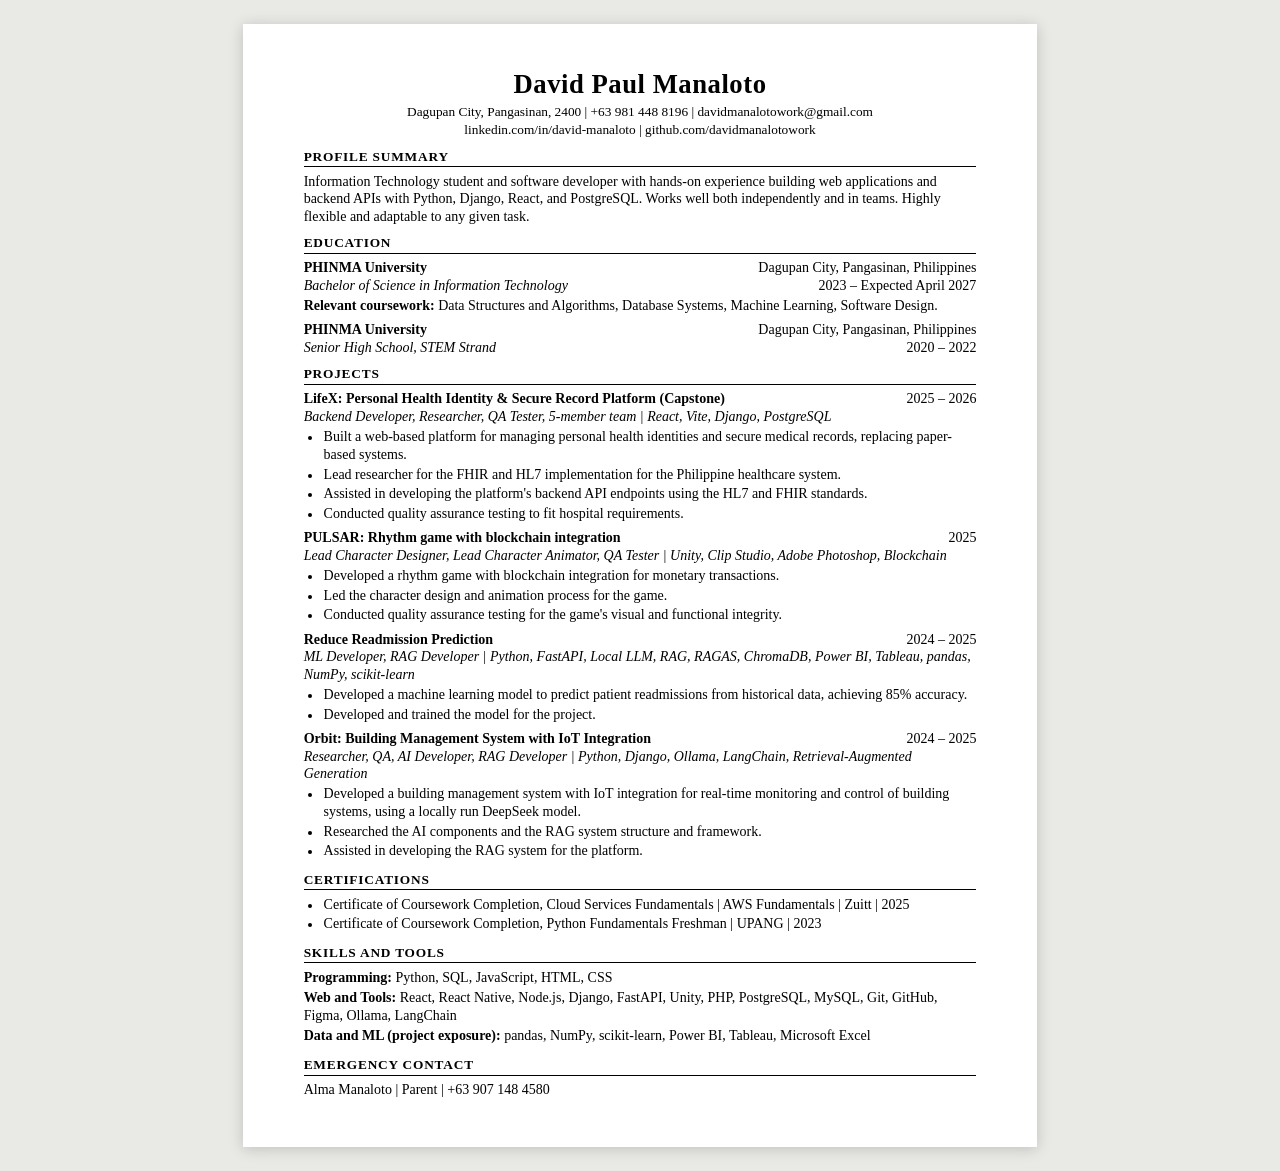
==== commit eb9e7b27: "11/6/26 Changed for OJT requirements" ====
--- a/index.html
+++ b/index.html
@@ -3,17 +3,22 @@
 <head>
 <meta charset="utf-8">
 <meta name="viewport" content="width=device-width, initial-scale=1">
-<!-- The <title> becomes the default PDF file name: Lastname_Firstname_Resume -->
+<!-- The <title> becomes the default PDF file name -->
 <title>Manaloto_David_Resume</title>
-<meta name="description" content="Resume of David Manaloto, fresh graduate, BS Information Technology, Dagupan City, Philippines">
+<meta name="description" content="Resume of David Paul Manaloto, BS Information Technology student (expected April 2027), Dagupan City, Philippines">
 
 <style>
   /* =========================================================
      HARVARD-STYLE RESUME  |  single column, ATS / AI friendly
      FIXED A4 PAGE (210 x 297 mm), same on screen and in print.
-     Print from the browser: Ctrl/Cmd + P, Destination "Save as PDF",
-     Paper size A4, Margins "None" (or Default), Scale 100%,
-     turn OFF "Headers and footers", turn ON "Background graphics".
+     Print: Ctrl/Cmd + P, Destination "Save as PDF", Paper size A4,
+     Margins "None", Scale 100%, "Headers and footers" OFF,
+     "Background graphics" ON.
+
+     The page is a flex column: any spare height is shared evenly
+     between the sections, so the content fills the A4 sheet
+     instead of being squeezed at the top.
+     If the bottom is ever cut off, lower --fs by 0.25pt.
      ========================================================= */
 
   :root {
@@ -23,10 +28,12 @@
     --desk: #e9e9e6;
     --font: "Times New Roman", Times, "Liberation Serif", Georgia, serif;
 
-    /* Page geometry: the inner padding acts as the page margin */
+    --fs: 10.5pt;             /* base font size */
+    --lh: 1.26;               /* base line height */
+
     --page-w: 210mm;
     --page-h: 297mm;
-    --pad-y: 11mm;
+    --pad-y: 12mm;
     --pad-x: 16mm;
   }
 
@@ -39,8 +46,8 @@
     padding: 24px 0;
     font-family: var(--font);
     color: var(--ink);
-    font-size: 10.5pt;
-    line-height: 1.32;
+    font-size: var(--fs);
+    line-height: var(--lh);
     -webkit-font-smoothing: antialiased;
   }
 
@@ -52,11 +59,14 @@
     padding: var(--pad-y) var(--pad-x);
     background: var(--paper);
     box-shadow: 0 2px 14px rgba(0,0,0,.18);
-    overflow: hidden;           /* keeps the sheet a true single A4 page */
+    overflow: hidden;
+    display: flex;
+    flex-direction: column;
+    justify-content: space-between;   /* spreads spare height between sections */
   }
 
   /* ---------- Header ---------- */
-  header { text-align: center; margin-bottom: 8pt; }
+  header { text-align: center; }
   h1 {
     margin: 0 0 3pt;
     font-size: 20pt;
@@ -69,29 +79,27 @@
   a { color: inherit; text-decoration: none; }
 
   /* ---------- Sections ---------- */
-  section { margin-top: 7pt; }
+  section { margin-top: 4pt; }
   h2 {
     margin: 0 0 4pt;
     padding-bottom: 1pt;
     border-bottom: .75pt solid var(--rule);
     font-size: 10pt;
     font-weight: 700;
-    text-transform: uppercase;  /* real capitals: small-caps garbles ATS text extraction */
+    text-transform: uppercase;
     letter-spacing: .06em;
     line-height: 1.3;
   }
 
-  /* left-aligned, no auto-hyphenation: keeps words whole for keyword scanners */
   .summary { margin: 0; text-align: left; hyphens: none; }
 
-  /* Entry = two rows: (organisation, location) and (role, dates) */
   .entry { margin-top: 5pt; }
   .entry:first-of-type { margin-top: 0; }
   .row {
     display: flex;
     justify-content: space-between;
     align-items: baseline;
-    gap: 12pt;
+    gap: 10pt;
   }
   .row .right { flex: none; text-align: right; }
   .org { font-weight: 700; }
@@ -104,14 +112,13 @@
   .detail { margin: 2pt 0 0; }
   .detail b { font-weight: 700; }
 
-  /* Skills block: label + comma-separated keywords, plain text */
-  .skills p { margin: 0 0 2pt; }
-  .skills b { font-weight: 700; }
+  .skills p, .emergency p { margin: 0 0 2pt; }
+  .skills b, .emergency b { font-weight: 700; }
 
   /* ---------- PRINT / SAVE AS PDF ---------- */
   @page {
     size: A4;
-    margin: 0;                  /* margins come from .sheet padding instead */
+    margin: 0;
   }
 
   @media print {
@@ -128,7 +135,7 @@
     }
     .sheet {
       margin: 0;
-      height: 296.5mm;          /* a hair under 297mm avoids a blank 2nd page */
+      height: 296.5mm;
       box-shadow: none;
       break-after: avoid;
       page-break-after: avoid;
@@ -147,14 +154,14 @@
   <!-- ============ HEADER ============ -->
   <header>
     <h1>David Paul Manaloto</h1>
-    <p class="contact">Dagupan City, Pangasinan, Philippines | +63 981 448 8196 | <a href="mailto:davidmanalotowork@gmail.com">davidmanalotowork@gmail.com</a></p>
-    <p class="contact">linkedin.com/in/david-manaloto | github.com/davidmanaloto</p>
+    <p class="contact">Dagupan City, Pangasinan, 2400 | +63 981 448 8196 | <a href="mailto:davidmanalotowork@gmail.com">davidmanalotowork@gmail.com</a></p>
+    <p class="contact">linkedin.com/in/david-manaloto | github.com/davidmanalotowork</p>
   </header>
 
   <!-- ============ PROFILE SUMMARY ============ -->
   <section aria-labelledby="h-summary">
     <h2 id="h-summary">Profile Summary</h2>
-    <p class="summary">An Information Technology student and software developer with demonstrated proficiency in developing modern business solutions using up-to-date technologies and best practices. Experienced in web app development and skilled in Python, ReactJS / React Native, and HTML. Familiar with backend core technologies like PHP, MySQL, and PostgreSQL. Diligent, resolute, and can work independently but works best with a team where ideas are shared and tested. Advocates accessible and inclusive IT education through involvement with various IT communities.</p>
+    <p class="summary">Information Technology student and software developer with hands-on experience building web applications and backend APIs with Python, Django, React, and PostgreSQL. Works well both independently and in teams. Highly flexible and adaptable to any given task.</p>
   </section>
 
   <!-- ============ EDUCATION ============ -->
@@ -170,7 +177,7 @@
         <span class="role">Bachelor of Science in Information Technology</span>
         <span class="right">2023 – Expected April 2027</span>
       </div>
-      <p class="detail"><b>Relevant coursework:</b> Data Structures and Algorithms, Database Systems, Machine Learning, Software Design, Statistics, Human-Computer Interaction.</p>
+      <p class="detail"><b>Relevant coursework:</b> Data Structures and Algorithms, Database Systems, Machine Learning, Software Design.</p>
     </div>
 
     <div class="entry">
@@ -195,11 +202,13 @@
         <span class="right">2025 – 2026</span>
       </div>
       <div class="row">
-        <span class="role">Junior Backend Developer, Researcher, and QA Engineer, 5-member team | React, Vite, Django, PostgreSQL</span>
-      </div>
-      <ul>
-        <li>Built a web-based platform for managing personal health identities and secure medical records in the Philippines.</li>
-        <li>Streamlined access to and updating of health information, ensuring data privacy and compliance compared to paper-based systems.</li>
+        <span class="role">Backend Developer, Researcher, QA Tester, 5-member team | React, Vite, Django, PostgreSQL</span>
+      </div>
+      <ul>
+        <li>Built a web-based platform for managing personal health identities and secure medical records, replacing paper-based systems.</li>
+        <li>Lead researcher for the FHIR and HL7 implementation for the Philippine healthcare system.</li>
+        <li>Assisted in developing the platform's backend API endpoints using the HL7 and FHIR standards.</li>
+        <li>Conducted quality assurance testing to fit hospital requirements.</li>
       </ul>
     </div>
 
@@ -209,11 +218,12 @@
         <span class="right">2025</span>
       </div>
       <div class="row">
-        <span class="role">Lead Character Designer, Lead Character Animator, QA | Unity, Clip Studio, Adobe Photoshop, Blockchain</span>
-      </div>
-      <ul>
-        <li>Designed and animated characters.</li>
-        <li>Implemented blockchain technology for secure in-game asset purchase management.</li>
+        <span class="role">Lead Character Designer, Lead Character Animator, QA Tester | Unity, Clip Studio, Adobe Photoshop, Blockchain</span>
+      </div>
+      <ul>
+        <li>Developed a rhythm game with blockchain integration for monetary transactions.</li>
+        <li>Led the character design and animation process for the game.</li>
+        <li>Conducted quality assurance testing for the game's visual and functional integrity.</li>
       </ul>
     </div>
 
@@ -223,11 +233,11 @@
         <span class="right">2024 – 2025</span>
       </div>
       <div class="row">
-        <span class="role">ML Developer, RAG Developer, Data Analyst | Python, FastAPI, Local LLM, RAG, RAGAS, ChromaDB, Power BI, Tableau, pandas, NumPy, scikit-learn</span>
-      </div>
-      <ul>
-        <li>Trained a machine learning model to predict patient readmissions.</li>
-        <li>Achieved 85% accuracy in identifying at-risk patients based on historical data.</li>
+        <span class="role">ML Developer, RAG Developer | Python, FastAPI, Local LLM, RAG, RAGAS, ChromaDB, Power BI, Tableau, pandas, NumPy, scikit-learn</span>
+      </div>
+      <ul>
+        <li>Developed a machine learning model to predict patient readmissions from historical data, achieving 85% accuracy.</li>
+        <li>Developed and trained the model for the project.</li>
       </ul>
     </div>
 
@@ -240,7 +250,9 @@
         <span class="role">Researcher, QA, AI Developer, RAG Developer | Python, Django, Ollama, LangChain, Retrieval-Augmented Generation</span>
       </div>
       <ul>
-        <li>Developed a building management system with IoT integration, allowing real-time monitoring and control of building systems using a locally run DeepSeek model.</li>
+        <li>Developed a building management system with IoT integration for real-time monitoring and control of building systems, using a locally run DeepSeek model.</li>
+        <li>Researched the AI components and the RAG system structure and framework.</li>
+        <li>Assisted in developing the RAG system for the platform.</li>
       </ul>
     </div>
   </section>
@@ -250,7 +262,6 @@
     <h2 id="h-certs">Certifications</h2>
     <ul>
       <li>Certificate of Coursework Completion, Cloud Services Fundamentals | AWS Fundamentals | Zuitt | 2025</li>
-      <li>Certificate of Coursework Completion, CCNA Cisco Certified Network Associate | UPANG | 2024</li>
       <li>Certificate of Coursework Completion, Python Fundamentals Freshman | UPANG | 2023</li>
     </ul>
   </section>
@@ -259,9 +270,14 @@
   <section class="skills" aria-labelledby="h-skills">
     <h2 id="h-skills">Skills and Tools</h2>
     <p><b>Programming:</b> Python, SQL, JavaScript, HTML, CSS</p>
-    <p><b>Data and Analytics:</b> pandas, NumPy, scikit-learn, Power BI, Tableau, Microsoft Excel, Statistical Analysis, Data Visualization</p>
-    <p><b>Web and Tools:</b> React, React Native, Node.js, Django, FastAPI, Unity, PHP, PostgreSQL, MySQL, Git, GitHub, Figma, Ollama, LangChain, Microsoft 365, Google Workspace</p>
-    <p><b>Soft Skills:</b> Teamwork, Leadership, Problem Solving, Public Speaking, Time Management, Written Communication</p>
+    <p><b>Web and Tools:</b> React, React Native, Node.js, Django, FastAPI, Unity, PHP, PostgreSQL, MySQL, Git, GitHub, Figma, Ollama, LangChain</p>
+    <p><b>Data and ML (project exposure):</b> pandas, NumPy, scikit-learn, Power BI, Tableau, Microsoft Excel</p>
+  </section>
+
+  <!-- ============ EMERGENCY CONTACT ============ -->
+  <section class="emergency" aria-labelledby="h-emergency">
+    <h2 id="h-emergency">Emergency Contact</h2>
+    <p>Alma Manaloto | Parent | +63 907 148 4580</p>
   </section>
 
 </main>
